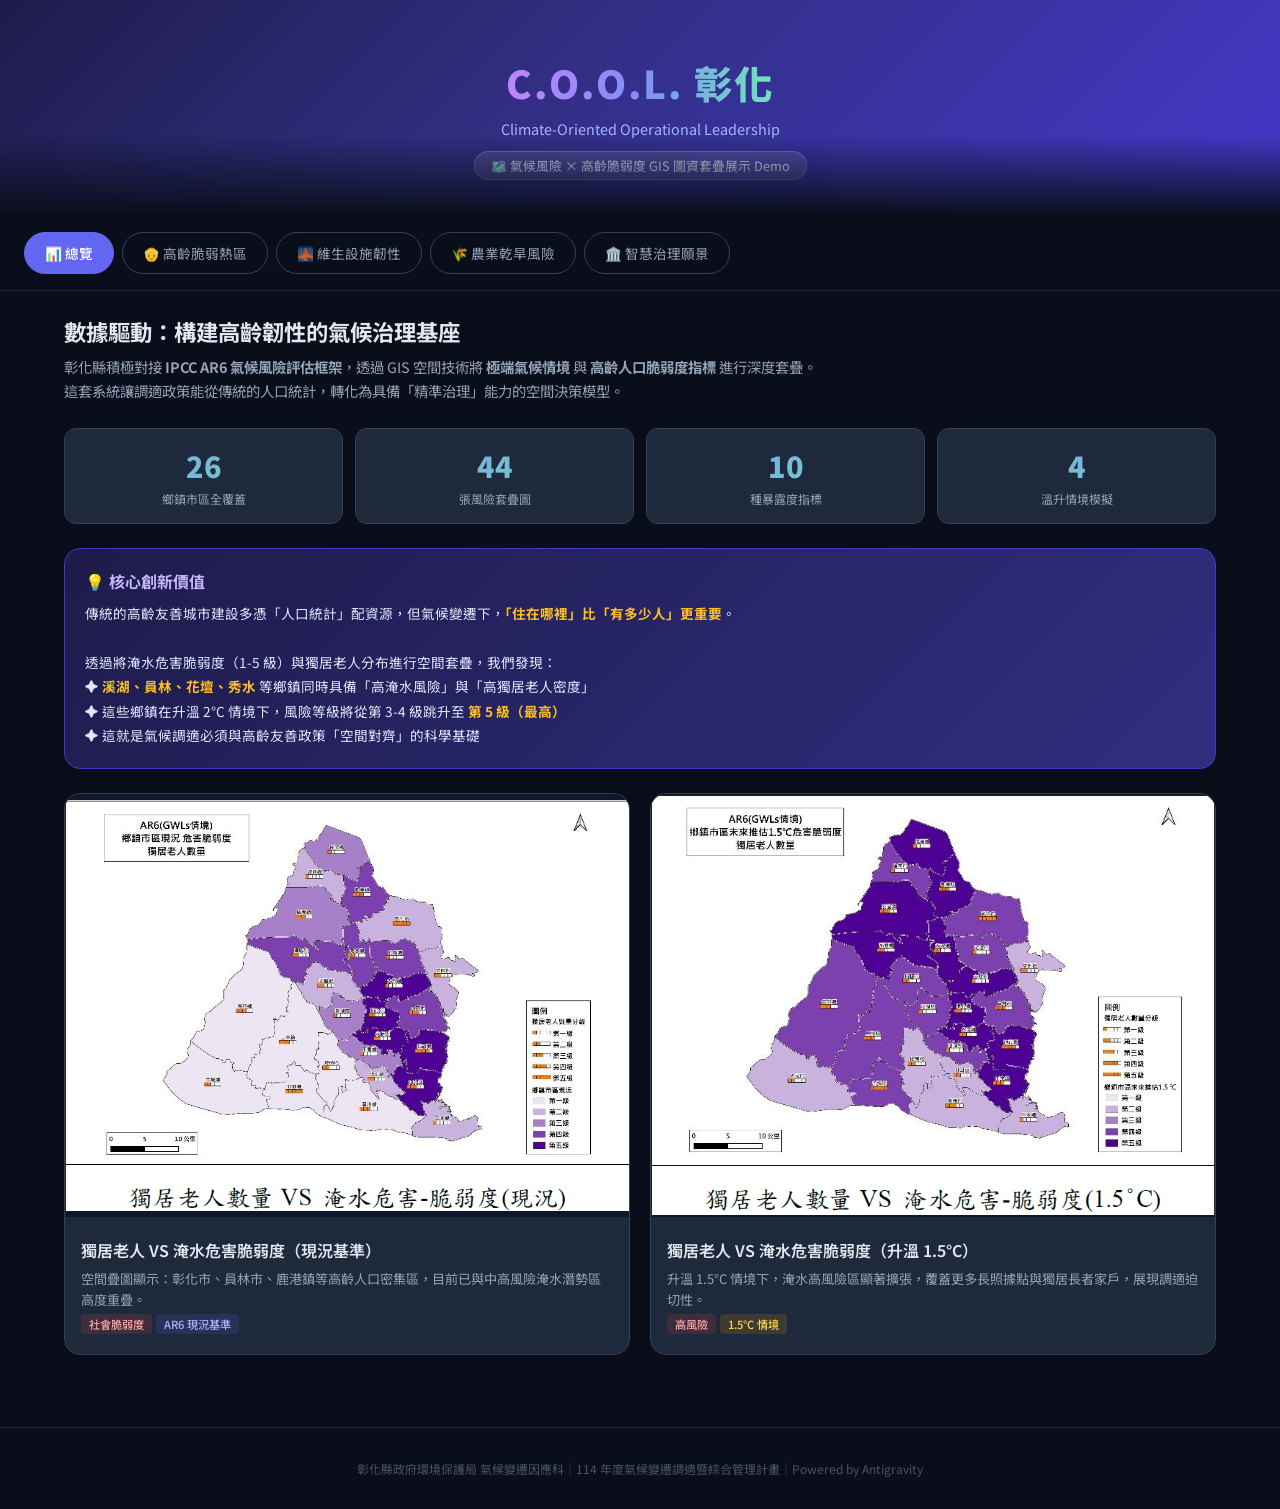
==== index.html @ 4ad334b0 "Update governance transition copy" ====
<!DOCTYPE html>
<html lang="zh-TW">
<head>
<meta charset="UTF-8">
<meta name="viewport" content="width=device-width, initial-scale=1.0">
<title>C.O.O.L. 彰化｜氣候韌性與高齡友善 GIS 圖資展示</title>
<meta name="description" content="彰化縣氣候風險脆弱度圖資套疊展示，結合高齡友善城市與韌性治理">
<link href="https://fonts.googleapis.com/css2?family=Noto+Sans+TC:wght@300;400;500;700;900&display=swap" rel="stylesheet">
<style>
*{margin:0;padding:0;box-sizing:border-box}
:root{
  --bg:#0a0e1a;--surface:#111827;--card:#1e293b;
  --accent:#6366f1;--accent2:#818cf8;--warn:#f59e0b;--danger:#ef4444;--safe:#10b981;
  --text:#e2e8f0;--muted:#94a3b8;
  --radius:16px;
}
body{font-family:'Noto Sans TC',sans-serif;background:var(--bg);color:var(--text);min-height:100vh;overflow-x:hidden}

/* Hero */
.hero{background:linear-gradient(135deg,#1e1b4b 0%,#312e81 40%,#4338ca 100%);padding:48px 24px 36px;text-align:center;position:relative;overflow:hidden}
.hero::after{content:'';position:absolute;bottom:0;left:0;right:0;height:80px;background:linear-gradient(transparent,var(--bg))}
.hero h1{font-size:clamp(1.6rem,4vw,2.4rem);font-weight:900;letter-spacing:2px;margin-bottom:8px}
.hero h1 span{background:linear-gradient(90deg,#c084fc,#818cf8,#6ee7b7);-webkit-background-clip:text;-webkit-text-fill-color:transparent}
.hero .sub{font-size:1rem;color:#c4b5fd;font-weight:300;margin-bottom:6px}
.hero .badge{display:inline-block;background:rgba(255,255,255,.12);border:1px solid rgba(255,255,255,.2);border-radius:999px;padding:4px 16px;font-size:.8rem;color:#e0e7ff;margin-top:12px;backdrop-filter:blur(8px)}

/* Nav tabs */
.tabs{display:flex;gap:8px;padding:16px 24px;overflow-x:auto;position:sticky;top:0;z-index:100;background:var(--bg);border-bottom:1px solid #1e293b}
.tab{padding:10px 20px;border-radius:999px;border:1px solid #334155;background:transparent;color:var(--muted);cursor:pointer;font-size:.85rem;font-family:inherit;white-space:nowrap;transition:all .25s}
.tab:hover{border-color:var(--accent);color:var(--accent2)}
.tab.active{background:var(--accent);border-color:var(--accent);color:#fff;font-weight:500}

/* Section */
.section{display:none;padding:24px;max-width:1200px;margin:0 auto;animation:fadeIn .4s}
.section.active{display:block}
@keyframes fadeIn{from{opacity:0;transform:translateY(12px)}to{opacity:1;transform:translateY(0)}}

.section-title{font-size:1.4rem;font-weight:700;margin-bottom:8px}
.section-desc{color:var(--muted);font-size:.9rem;line-height:1.7;margin-bottom:24px}

/* Card grid */
.card-grid{display:grid;grid-template-columns:repeat(auto-fit,minmax(340px,1fr));gap:20px}
.card{background:var(--card);border-radius:var(--radius);overflow:hidden;border:1px solid #334155;transition:transform .25s,box-shadow .25s}
.card:hover{transform:translateY(-4px);box-shadow:0 12px 40px rgba(99,102,241,.15)}
.card img{width:100%;aspect-ratio:4/3;object-fit:contain;background:#0f172a;cursor:pointer;transition:filter .2s}
.card img:hover{filter:brightness(1.1)}
.card-body{padding:16px}
.card-body h3{font-size:1rem;font-weight:600;margin-bottom:6px}
.card-body p{font-size:.82rem;color:var(--muted);line-height:1.6}
.tag{display:inline-block;font-size:.7rem;padding:2px 8px;border-radius:4px;margin-right:4px;margin-bottom:4px;font-weight:500}
.tag-danger{background:rgba(239,68,68,.15);color:#fca5a5}
.tag-warn{background:rgba(245,158,11,.15);color:#fcd34d}
.tag-info{background:rgba(99,102,241,.15);color:#a5b4fc}
.tag-safe{background:rgba(16,185,129,.15);color:#6ee7b7}

/* Compare slider */
.compare{position:relative;width:100%;max-width:800px;margin:0 auto 24px;border-radius:var(--radius);overflow:hidden;border:1px solid #334155;aspect-ratio:4/3;background:#0f172a;touch-action:none}
.compare img{position:absolute;top:0;left:0;width:100%;height:100%;object-fit:contain}
.compare .after{clip-path:inset(0 0 0 50%)}
.compare .slider{position:absolute;top:0;bottom:0;left:50%;width:4px;background:var(--accent);cursor:ew-resize;z-index:10}
.compare .slider::after{content:'⟷';position:absolute;top:50%;left:50%;transform:translate(-50%,-50%);background:var(--accent);color:#fff;width:36px;height:36px;border-radius:50%;display:flex;align-items:center;justify-content:center;font-size:14px;box-shadow:0 2px 12px rgba(0,0,0,.4)}
.compare-label{position:absolute;bottom:12px;padding:4px 12px;background:rgba(0,0,0,.7);border-radius:6px;font-size:.75rem;z-index:5;backdrop-filter:blur(4px)}
.compare-label.left{left:12px}
.compare-label.right{right:12px}

/* Insight box */
.insight{background:linear-gradient(135deg,#1e1b4b,#312e81);border:1px solid #4338ca;border-radius:var(--radius);padding:20px;margin-bottom:24px}
.insight h3{font-size:1rem;font-weight:700;margin-bottom:8px;color:#c4b5fd}
.insight p{font-size:.85rem;line-height:1.8;color:#e0e7ff}
.insight .highlight{color:#fbbf24;font-weight:700}

/* Stats */
.stats{display:grid;grid-template-columns:repeat(auto-fit,minmax(150px,1fr));gap:12px;margin-bottom:24px}
.stat{background:var(--card);border-radius:12px;padding:16px;text-align:center;border:1px solid #334155}
.stat .num{font-size:1.8rem;font-weight:900;background:linear-gradient(135deg,var(--accent2),#6ee7b7);-webkit-background-clip:text;-webkit-text-fill-color:transparent}
.stat .label{font-size:.75rem;color:var(--muted);margin-top:4px}

/* Lightbox */
.lightbox{display:none;position:fixed;inset:0;background:rgba(0,0,0,.9);z-index:1000;justify-content:center;align-items:center;cursor:zoom-out}
.lightbox.show{display:flex}
.lightbox img{max-width:95vw;max-height:90vh;object-fit:contain;border-radius:8px}

/* Timeline */
.timeline{position:relative;padding-left:28px;margin-bottom:24px}
.timeline::before{content:'';position:absolute;left:10px;top:0;bottom:0;width:2px;background:#334155}
.tl-item{position:relative;margin-bottom:20px}
.tl-item::before{content:'';position:absolute;left:-22px;top:4px;width:12px;height:12px;border-radius:50%;background:var(--accent);border:2px solid var(--bg)}
.tl-item h4{font-size:.9rem;font-weight:600;margin-bottom:4px}
.tl-item p{font-size:.8rem;color:var(--muted);line-height:1.6}

footer{text-align:center;padding:32px;color:#475569;font-size:.75rem;border-top:1px solid #1e293b;margin-top:48px}
</style>
</head>
<body>

<header class="hero">
  <div class="sub"></div>
  <h1><span>C.O.O.L. 彰化</span></h1>
  <p style="color:#a5b4fc;font-size:.9rem">Climate-Oriented Operational Leadership</p>
  <div class="badge">🗺️ 氣候風險 × 高齡脆弱度 GIS 圖資套疊展示 Demo</div>
</header>

<nav class="tabs" id="tabs">
  <button class="tab active" data-tab="overview">📊 總覽</button>
  <button class="tab" data-tab="elderly">👴 高齡脆弱熱區</button>
  <button class="tab" data-tab="infra">🌉 維生設施韌性</button>
  <button class="tab" data-tab="agri">🌾 農業乾旱風險</button>
  <button class="tab" data-tab="action">🏛️ 智慧治理願景</button>
</nav>

<!-- ===== 總覽 ===== -->
<div class="section active" id="overview">
  <h2 class="section-title">數據驅動：構建高齡韌性的氣候治理基座</h2>
  <p class="section-desc">彰化縣積極對接 <strong>IPCC AR6 氣候風險評估框架</strong>，透過 GIS 空間技術將 <strong>極端氣候情境</strong> 與 <strong>高齡人口脆弱度指標</strong> 進行深度套疊。<br>這套系統讓調適政策能從傳統的人口統計，轉化為具備「精準治理」能力的空間決策模型。</p>

  <div class="stats">
    <div class="stat"><div class="num">26</div><div class="label">鄉鎮市區全覆蓋</div></div>
    <div class="stat"><div class="num">44</div><div class="label">張風險套疊圖</div></div>
    <div class="stat"><div class="num">10</div><div class="label">種暴露度指標</div></div>
    <div class="stat"><div class="num">4</div><div class="label">溫升情境模擬</div></div>
  </div>

  <div class="insight">
    <h3>💡 核心創新價值</h3>
    <p>傳統的高齡友善城市建設多憑「人口統計」配資源，但氣候變遷下，<span class="highlight">「住在哪裡」比「有多少人」更重要</span>。<br><br>
    透過將淹水危害脆弱度（1-5 級）與獨居老人分布進行空間套疊，我們發現：<br>
    ✦ <span class="highlight">溪湖、員林、花壇、秀水</span> 等鄉鎮同時具備「高淹水風險」與「高獨居老人密度」<br>
    ✦ 這些鄉鎮在升溫 2°C 情境下，風險等級將從第 3-4 級跳升至 <span class="highlight">第 5 級（最高）</span><br>
    ✦ 這就是氣候調適必須與高齡友善政策「空間對齊」的科學基礎</p>
  </div>

  <div class="card-grid">
    <div class="card">
      <img src="img/獨居老人vs淹水-現況.png" alt="獨居老人 VS 淹水危害脆弱度（現況）" onclick="openLightbox(this)">
      <div class="card-body">
        <h3>獨居老人 VS 淹水危害脆弱度（現況基準）</h3>
        <p>空間疊圖顯示：彰化市、員林市、鹿港鎮等高齡人口密集區，目前已與中高風險淹水潛勢區高度重疊。</p>
        <span class="tag tag-danger">社會脆弱度</span><span class="tag tag-info">AR6 現況基準</span>
      </div>
    </div>
    <div class="card">
      <img src="img/獨居老人vs淹水-升溫1.5度.png" alt="獨居老人 VS 淹水危害脆弱度（1.5°C）" onclick="openLightbox(this)">
      <div class="card-body">
        <h3>獨居老人 VS 淹水危害脆弱度（升溫 1.5°C）</h3>
        <p>升溫 1.5°C 情境下，淹水高風險區顯著擴張，覆蓋更多長照據點與獨居長者家戶，展現調適迫切性。</p>
        <span class="tag tag-danger">高風險</span><span class="tag tag-warn">1.5°C 情境</span>
      </div>
    </div>
  </div>
</div>

<!-- ===== 高齡脆弱熱區 ===== -->
<div class="section" id="elderly">
  <h2 class="section-title">👴 高齡脆弱熱區：誰最需要氣候保護？</h2>
  <p class="section-desc">將「獨居老人數量」與「第三型照護案場」套疊在淹水危害脆弱度圖上，揭示氣候風險下的照護缺口。</p>

  <h3 style="font-size:1rem;margin-bottom:12px;color:var(--accent2)">🔀 情境對抗：現況基準 vs 升溫 1.5°C 風險擴張</h3>
  <div class="compare" id="compare1">
    <img src="img/獨居老人vs淹水-現況.png" alt="現況" class="before">
    <img src="img/獨居老人vs淹水-升溫1.5度.png" alt="1.5°C" class="after">
    <div class="slider"></div>
    <span class="compare-label left">📍 現況基準</span>
    <span class="compare-label right">🌡️ 升溫 1.5°C</span>
  </div>

  <div class="card-grid">
    <div class="card">
      <img src="img/獨居老人vs淹水-現況.png" alt="獨居老人 VS 淹水危害脆弱度（現況）" onclick="openLightbox(this)">
      <div class="card-body">
        <h3>獨居老人 VS 淹水危害脆弱度（現況）</h3>
        <p>目前彰化市、鹿港、員林等人口密集區已處於中高風險。圖中點位顯示獨居老人高度集中於這些脆弱區域。</p>
        <span class="tag tag-safe">現況基準</span><span class="tag tag-info">鄉鎮尺度</span>
      </div>
    </div>
    <div class="card">
      <img src="img/獨居老人vs淹水-升溫1.5度.png" alt="獨居老人 VS 淹水危害脆弱度（1.5°C）" onclick="openLightbox(this)">
      <div class="card-body">
        <h3>獨居老人 VS 淹水危害脆弱度（升溫 1.5°C）</h3>
        <p>升溫 1.5°C 情境下，中部鄉鎮風險顯著跳升。這是目前《巴黎協定》控溫目標下，我們必須面對的「底線」衝擊情境。</p>
        <span class="tag tag-warn">1.5°C 情境</span><span class="tag tag-danger">風險擴張</span>
      </div>
    </div>
    <div class="card">
      <img src="img/elderly_alone_flood_4C.png" alt="獨居老人 VS 淹水脆弱度（4°C）" onclick="openLightbox(this)">
      <div class="card-body">
        <h3>獨居老人 VS 淹水危害脆弱度（極端 4°C）</h3>
        <p>極端升溫情境下，全縣幾乎全面進入最高風險等級。圖資顯示即便是不易淹水的區域，其脆弱度也大幅上升。</p>
        <span class="tag tag-danger">極端情境</span><span class="tag tag-danger">4°C</span>
      </div>
    </div>
    <div class="card">
      <img src="img/elderly_alone_5km_1_5C.png" alt="獨居老人 VS 5km 網格脆弱度" onclick="openLightbox(this)">
      <div class="card-body">
        <h3>精細定位：獨居老人 × 5km 網格分析</h3>
        <p>透過更高空間解析度的網格分析，我們可以鎖定村里層級的「具體街道」進行優先佈防。</p>
        <span class="tag tag-info">5km 網格</span><span class="tag tag-safe">精準治理</span>
      </div>
    </div>
  </div>
</div>

<!-- ===== 維生設施 ===== -->
<div class="section" id="infra">
  <h2 class="section-title">🌉 維生基礎設施韌性</h2>
  <p class="section-desc">橋梁、地下道等關鍵設施的分布與淹水脆弱度的套疊分析。高齡者的安全疏散仰賴這些設施的韌性。</p>

  <div class="card-grid">
    <div class="card">
      <img src="img/bridge_flood_current.png" alt="橋梁 VS 淹水（現況）" onclick="openLightbox(this)">
      <div class="card-body">
        <h3>橋梁分布 VS 危害脆弱度（現況）</h3>
        <p>彰化縣東側八卦山腳與中部平原交界處橋梁密度高，且恰好與第 4-5 級脆弱度區域重疊。</p>
        <span class="tag tag-info">維生設施</span><span class="tag tag-safe">現況</span>
      </div>
    </div>
    <div class="card">
      <img src="img/bridge_flood_2C.png" alt="橋梁 VS 淹水（2°C）" onclick="openLightbox(this)">
      <div class="card-body">
        <h3>橋梁分布 VS 危害脆弱度（2°C）</h3>
        <p>升溫情境下，西部沿海低窪鄉鎮（芳苑、大城）風險急升，橋梁成為疏散關鍵瓶頸。</p>
        <span class="tag tag-warn">2°C</span><span class="tag tag-danger">疏散瓶頸</span>
      </div>
    </div>
    <div class="card">
      <img src="img/underpass_flood_current.png" alt="地下道 VS 淹水" onclick="openLightbox(this)">
      <div class="card-body">
        <h3>地下道分布 VS 危害脆弱度（現況）</h3>
        <p>地下道在淹水災害中是最危險的設施之一。目前彰化僅有少數地下道，但均位於中高風險區。</p>
        <span class="tag tag-danger">高危設施</span><span class="tag tag-info">現況</span>
      </div>
    </div>
  </div>
</div>

<!-- ===== 農業乾旱 ===== -->
<div class="section" id="agri">
  <h2 class="section-title">🌾 農業乾旱風險與生計脆弱度</h2>
  <p class="section-desc">農業乾旱直接影響農村高齡者的生計安全。流域分布與乾旱風險的套疊揭示「看不見的慢性危機」。</p>

  <div class="card-grid">
    <div class="card">
      <img src="img/watershed_drought_baseline.png" alt="流域 VS 乾旱（基期）" onclick="openLightbox(this)">
      <div class="card-body">
        <h3>流域分布 VS 農業一期乾旱風險（基期）</h3>
        <p>AR5 RCP8.5 情境。南部鄉鎮（二水、田中、社頭）已處於第 4-5 級乾旱風險，恰為高齡農業鄉鎮。</p>
        <span class="tag tag-warn">AR5 乾旱</span><span class="tag tag-info">基期</span>
      </div>
    </div>
  </div>
</div>

<!-- ===== 智慧治理願景 ===== -->
<div class="section" id="action">
  <h2 class="section-title">🏛️ 智慧治理：構建高齡韌性的科學基礎</h2>
  <p class="section-desc">透過 GIS 空間分析，彰化縣政府將「氣候調適」與「高齡友善」兩大政策維度進行深度整合，實踐精準施政的治理承諾。</p>

  <div class="insight">
    <h3>🚀 治理模式轉型：從「經驗法則」到「數據驅動」</h3>
    <p>
    本計畫不僅是數位地圖的建置，更是行政流程革新的嘗試。透過風險圖資的視覺化，我們推以下三大治理目標：<br><br>
    <strong>1. 精準資源投放</strong>：根據風險套疊結果，優先針對高風險熱區進行避災設施升級與長照據點補強，將資源精準配置於最脆弱的角落。<br><br>
    <strong>2. 科學預警決策</strong>：在極端氣候情境下，相局處可依據 <span class="highlight">1.5°C/2°C/4°C 溫升模擬圖</span>，預先規劃高風險案場的撤離路徑、緊急物資儲備量，建立具備時間與空間維度的預警機制。<br><br>
    <strong>3. 跨局處協同治理</strong>：提供各局處統一的空間數據基座，確保維生設施韌性與社會照顧體系能「空間對齊」。例如：在加強橋梁與地下道韌性的同時，同步優化鄰近高齡人口區的疏散效率。
    </p>
  </div>

  <div style="text-align: center; margin: 32px 0;">
    <a href="GIS_Portal/index.html" style="text-decoration: none; display: inline-block; padding: 14px 32px; font-size: 1.1rem; font-weight: bold; background: linear-gradient(135deg, var(--accent) 0%, var(--accent2) 100%); color: white; border-radius: 999px; box-shadow: 0 4px 20px rgba(99, 102, 241, 0.4); transition: transform 0.2s, box-shadow 0.2s;" onmouseover="this.style.transform='translateY(-2px)'; this.style.boxShadow='0 6px 25px rgba(99, 102, 241, 0.6)';" onmouseout="this.style.transform='translateY(0)'; this.style.boxShadow='0 4px 20px rgba(99, 102, 241, 0.4)';">
      🌐 進入「88處日照中心氣候風險套疊互動決策輔助系統」 ➔
    </a>
  </div>

  <div class="card-grid">
    <div class="card" style="grid-column: 1 / -1; background: linear-gradient(90deg, #1e1b4b, #1e293b);">
      <div class="card-body" style="text-align: center; padding: 32px;">
        <h3 style="color:var(--accent2); font-size: 1.2rem;">🌟 未來展望：數據驅動的高齡韌性城市</h3>
        <p style="max-width: 800px; margin: 12px auto; font-size: 0.9rem;">
          後續將持續導入即時氣象與感測數據，將靜態圖資升級為動態「氣候韌性治理儀表板」。<br>
          我們目標將「空間正義」落實在氣候調適政策中，確保每一位彰化長者在變遷的氣候下，都能獲得最堅實的守護。
        </p>
      </div>
    </div>
  </div>
</div>

<!-- Lightbox -->
<div class="lightbox" id="lightbox" onclick="closeLightbox()">
  <img id="lightboxImg" src="" alt="">
</div>

<footer>
  <p>彰化縣政府環境保護局 氣候變遷因應科｜114 年度氣候變遷調適暨綜合管理計畫｜Powered by Antigravity</p>
</footer>

<script>
// Tab navigation
document.querySelectorAll('.tab').forEach(tab => {
  tab.addEventListener('click', () => {
    document.querySelectorAll('.tab').forEach(t => t.classList.remove('active'));
    document.querySelectorAll('.section').forEach(s => s.classList.remove('active'));
    tab.classList.add('active');
    document.getElementById(tab.dataset.tab).classList.add('active');
  });
});

// Lightbox
function openLightbox(img) {
  const lb = document.getElementById('lightbox');
  document.getElementById('lightboxImg').src = img.src;
  lb.classList.add('show');
}
function closeLightbox() {
  document.getElementById('lightbox').classList.remove('show');
}
document.addEventListener('keydown', e => { if (e.key === 'Escape') closeLightbox(); });

// Compare slider
document.querySelectorAll('.compare').forEach(container => {
  const slider = container.querySelector('.slider');
  const after = container.querySelector('.after');
  let isDragging = false;

  function updatePosition(x) {
    const rect = container.getBoundingClientRect();
    let pct = ((x - rect.left) / rect.width) * 100;
    pct = Math.max(2, Math.min(98, pct));
    slider.style.left = pct + '%';
    after.style.clipPath = `inset(0 0 0 ${pct}%)`;
  }

  slider.addEventListener('mousedown', () => isDragging = true);
  slider.addEventListener('touchstart', () => isDragging = true);
  document.addEventListener('mouseup', () => isDragging = false);
  document.addEventListener('touchend', () => isDragging = false);
  document.addEventListener('mousemove', e => { if (isDragging) { e.preventDefault(); updatePosition(e.clientX); }});
  document.addEventListener('touchmove', e => { if (isDragging) { e.preventDefault(); updatePosition(e.touches[0].clientX); }}, {passive:false});
  container.addEventListener('click', e => { if (e.target !== slider) updatePosition(e.clientX); });
});
</script>
</body>
</html>
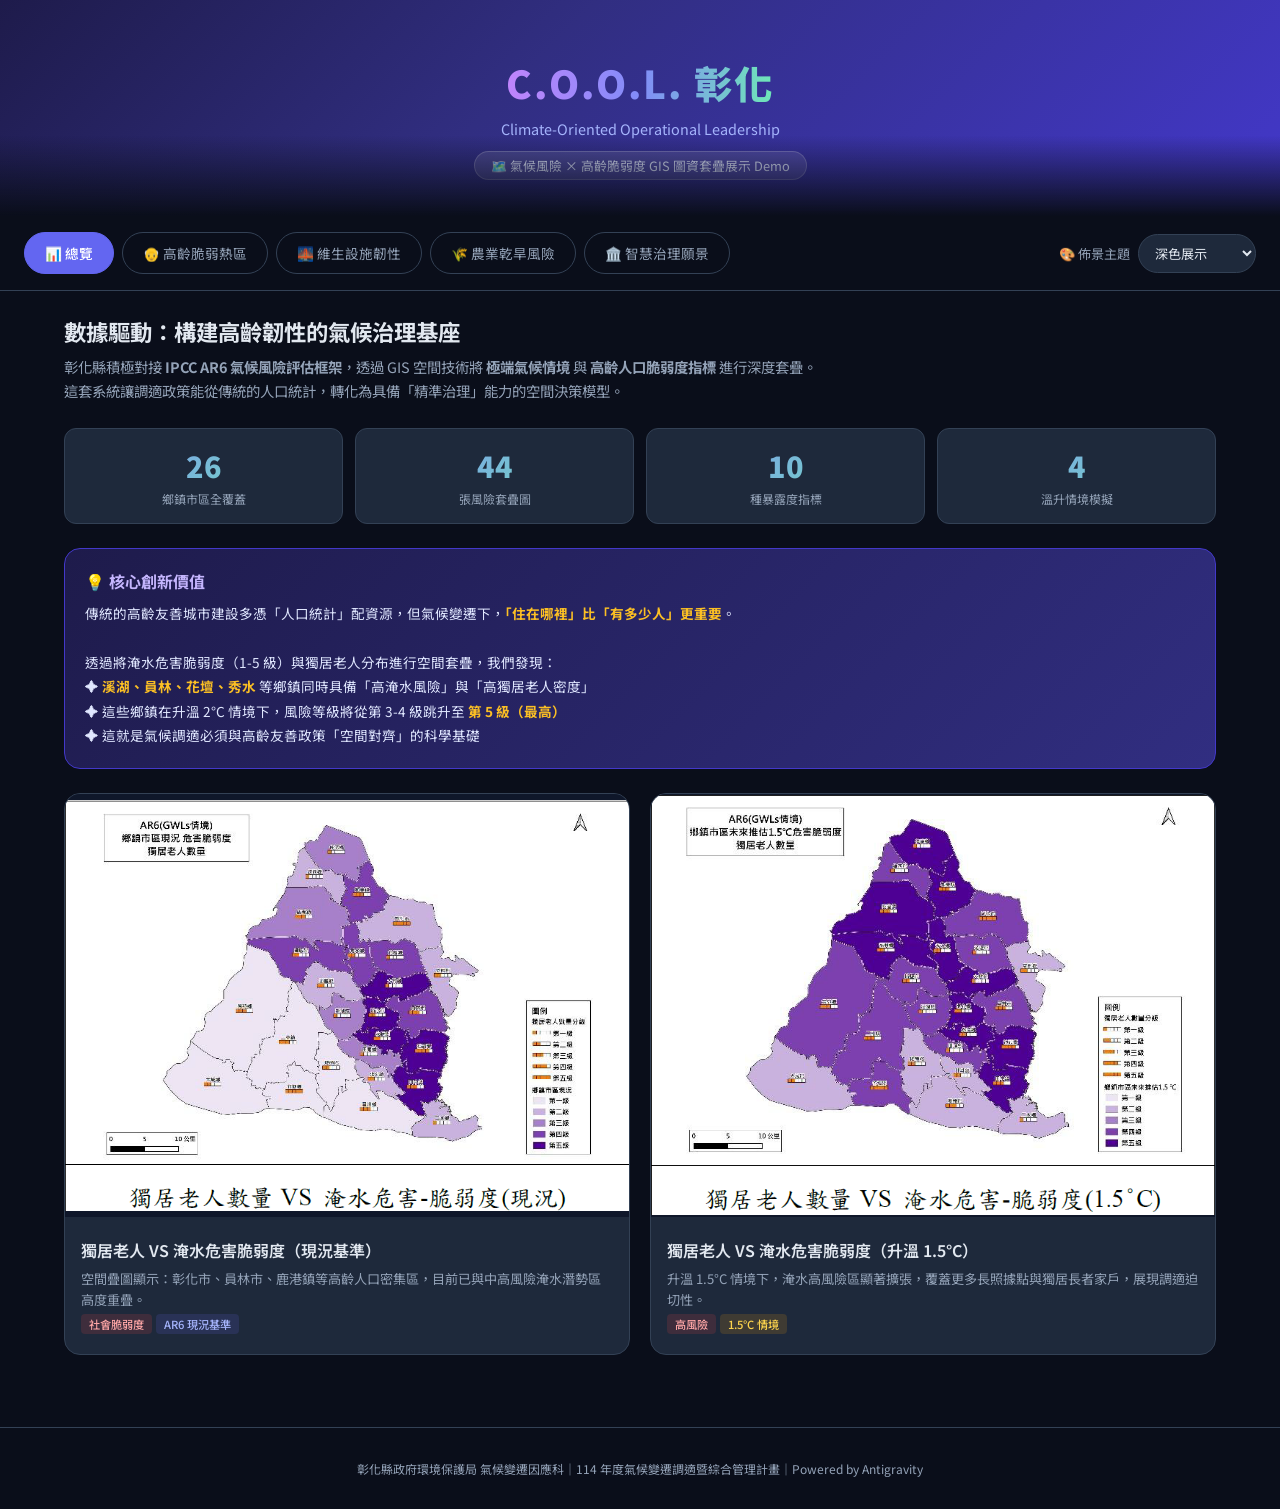
==== commit f5ac5f29: "Add adjustable color themes" ====
--- a/index.html
+++ b/index.html
@@ -6,27 +6,51 @@
 <title>C.O.O.L. 彰化｜氣候韌性與高齡友善 GIS 圖資展示</title>
 <meta name="description" content="彰化縣氣候風險脆弱度圖資套疊展示，結合高齡友善城市與韌性治理">
 <link href="https://fonts.googleapis.com/css2?family=Noto+Sans+TC:wght@300;400;500;700;900&display=swap" rel="stylesheet">
+<script>
+(function(){
+  const savedTheme = localStorage.getItem('cool-color-theme') || 'dark';
+  document.documentElement.dataset.colorTheme = savedTheme;
+})();
+</script>
 <style>
 *{margin:0;padding:0;box-sizing:border-box}
 :root{
+  color-scheme:dark;
   --bg:#0a0e1a;--surface:#111827;--card:#1e293b;
   --accent:#6366f1;--accent2:#818cf8;--warn:#f59e0b;--danger:#ef4444;--safe:#10b981;
-  --text:#e2e8f0;--muted:#94a3b8;
-  --radius:16px;
-}
-body{font-family:'Noto Sans TC',sans-serif;background:var(--bg);color:var(--text);min-height:100vh;overflow-x:hidden}
+  --text:#e2e8f0;--muted:#94a3b8;--border:#334155;--image-bg:#0f172a;
+  --hero-bg:linear-gradient(135deg,#1e1b4b 0%,#312e81 40%,#4338ca 100%);
+  --hero-sub:#c4b5fd;--hero-badge-bg:rgba(255,255,255,.12);--hero-badge-border:rgba(255,255,255,.2);--hero-badge-text:#e0e7ff;
+  --insight-bg:linear-gradient(135deg,#1e1b4b,#312e81);--insight-border:#4338ca;--insight-heading:#c4b5fd;--insight-text:#e0e7ff;
+  --shadow-accent:rgba(99,102,241,.15);--radius:16px;
+}
+:root[data-color-theme="light"]{
+  color-scheme:light;
+  --bg:#f8fafc;--surface:#ffffff;--card:#ffffff;--text:#0f172a;--muted:#475569;--border:#cbd5e1;--image-bg:#f1f5f9;
+  --accent:#4f46e5;--accent2:#2563eb;--hero-bg:linear-gradient(135deg,#eef2ff 0%,#dbeafe 48%,#ecfeff 100%);
+  --hero-sub:#3730a3;--hero-badge-bg:rgba(255,255,255,.72);--hero-badge-border:rgba(79,70,229,.18);--hero-badge-text:#1e1b4b;
+  --insight-bg:linear-gradient(135deg,#eef2ff,#e0f2fe);--insight-border:#bfdbfe;--insight-heading:#3730a3;--insight-text:#1e293b;
+  --shadow-accent:rgba(79,70,229,.12);
+}
+:root[data-color-theme="print"]{
+  color-scheme:light;
+  --bg:#ffffff;--surface:#ffffff;--card:#ffffff;--text:#111827;--muted:#374151;--border:#d1d5db;--image-bg:#ffffff;
+  --accent:#1d4ed8;--accent2:#0f766e;--hero-bg:#ffffff;--hero-sub:#374151;--hero-badge-bg:#ffffff;--hero-badge-border:#d1d5db;--hero-badge-text:#111827;
+  --insight-bg:#ffffff;--insight-border:#d1d5db;--insight-heading:#111827;--insight-text:#111827;--shadow-accent:rgba(0,0,0,.06);
+}
+body{font-family:'Noto Sans TC',sans-serif;background:var(--bg);color:var(--text);min-height:100vh;overflow-x:hidden;transition:background .2s,color .2s}
 
 /* Hero */
-.hero{background:linear-gradient(135deg,#1e1b4b 0%,#312e81 40%,#4338ca 100%);padding:48px 24px 36px;text-align:center;position:relative;overflow:hidden}
+.hero{background:var(--hero-bg);padding:48px 24px 36px;text-align:center;position:relative;overflow:hidden}
 .hero::after{content:'';position:absolute;bottom:0;left:0;right:0;height:80px;background:linear-gradient(transparent,var(--bg))}
 .hero h1{font-size:clamp(1.6rem,4vw,2.4rem);font-weight:900;letter-spacing:2px;margin-bottom:8px}
 .hero h1 span{background:linear-gradient(90deg,#c084fc,#818cf8,#6ee7b7);-webkit-background-clip:text;-webkit-text-fill-color:transparent}
-.hero .sub{font-size:1rem;color:#c4b5fd;font-weight:300;margin-bottom:6px}
-.hero .badge{display:inline-block;background:rgba(255,255,255,.12);border:1px solid rgba(255,255,255,.2);border-radius:999px;padding:4px 16px;font-size:.8rem;color:#e0e7ff;margin-top:12px;backdrop-filter:blur(8px)}
+.hero .sub{font-size:1rem;color:var(--hero-sub);font-weight:300;margin-bottom:6px}
+.hero .badge{display:inline-block;background:var(--hero-badge-bg);border:1px solid var(--hero-badge-border);border-radius:999px;padding:4px 16px;font-size:.8rem;color:var(--hero-badge-text);margin-top:12px;backdrop-filter:blur(8px)}
 
 /* Nav tabs */
-.tabs{display:flex;gap:8px;padding:16px 24px;overflow-x:auto;position:sticky;top:0;z-index:100;background:var(--bg);border-bottom:1px solid #1e293b}
-.tab{padding:10px 20px;border-radius:999px;border:1px solid #334155;background:transparent;color:var(--muted);cursor:pointer;font-size:.85rem;font-family:inherit;white-space:nowrap;transition:all .25s}
+.tabs{display:flex;gap:8px;padding:16px 24px;overflow-x:auto;position:sticky;top:0;z-index:100;background:var(--bg);border-bottom:1px solid var(--border);align-items:center}
+.tab{padding:10px 20px;border-radius:999px;border:1px solid var(--border);background:transparent;color:var(--muted);cursor:pointer;font-size:.85rem;font-family:inherit;white-space:nowrap;transition:all .25s}
 .tab:hover{border-color:var(--accent);color:var(--accent2)}
 .tab.active{background:var(--accent);border-color:var(--accent);color:#fff;font-weight:500}
 
@@ -40,9 +64,9 @@
 
 /* Card grid */
 .card-grid{display:grid;grid-template-columns:repeat(auto-fit,minmax(340px,1fr));gap:20px}
-.card{background:var(--card);border-radius:var(--radius);overflow:hidden;border:1px solid #334155;transition:transform .25s,box-shadow .25s}
-.card:hover{transform:translateY(-4px);box-shadow:0 12px 40px rgba(99,102,241,.15)}
-.card img{width:100%;aspect-ratio:4/3;object-fit:contain;background:#0f172a;cursor:pointer;transition:filter .2s}
+.card{background:var(--card);border-radius:var(--radius);overflow:hidden;border:1px solid var(--border);transition:transform .25s,box-shadow .25s}
+.card:hover{transform:translateY(-4px);box-shadow:0 12px 40px var(--shadow-accent)}
+.card img{width:100%;aspect-ratio:4/3;object-fit:contain;background:var(--image-bg);cursor:pointer;transition:filter .2s}
 .card img:hover{filter:brightness(1.1)}
 .card-body{padding:16px}
 .card-body h3{font-size:1rem;font-weight:600;margin-bottom:6px}
@@ -52,9 +76,13 @@
 .tag-warn{background:rgba(245,158,11,.15);color:#fcd34d}
 .tag-info{background:rgba(99,102,241,.15);color:#a5b4fc}
 .tag-safe{background:rgba(16,185,129,.15);color:#6ee7b7}
+:root[data-color-theme="light"] .tag-danger,:root[data-color-theme="print"] .tag-danger{color:#b91c1c}
+:root[data-color-theme="light"] .tag-warn,:root[data-color-theme="print"] .tag-warn{color:#92400e}
+:root[data-color-theme="light"] .tag-info,:root[data-color-theme="print"] .tag-info{color:#3730a3}
+:root[data-color-theme="light"] .tag-safe,:root[data-color-theme="print"] .tag-safe{color:#047857}
 
 /* Compare slider */
-.compare{position:relative;width:100%;max-width:800px;margin:0 auto 24px;border-radius:var(--radius);overflow:hidden;border:1px solid #334155;aspect-ratio:4/3;background:#0f172a;touch-action:none}
+.compare{position:relative;width:100%;max-width:800px;margin:0 auto 24px;border-radius:var(--radius);overflow:hidden;border:1px solid var(--border);aspect-ratio:4/3;background:var(--image-bg);touch-action:none}
 .compare img{position:absolute;top:0;left:0;width:100%;height:100%;object-fit:contain}
 .compare .after{clip-path:inset(0 0 0 50%)}
 .compare .slider{position:absolute;top:0;bottom:0;left:50%;width:4px;background:var(--accent);cursor:ew-resize;z-index:10}
@@ -64,14 +92,14 @@
 .compare-label.right{right:12px}
 
 /* Insight box */
-.insight{background:linear-gradient(135deg,#1e1b4b,#312e81);border:1px solid #4338ca;border-radius:var(--radius);padding:20px;margin-bottom:24px}
-.insight h3{font-size:1rem;font-weight:700;margin-bottom:8px;color:#c4b5fd}
-.insight p{font-size:.85rem;line-height:1.8;color:#e0e7ff}
+.insight{background:var(--insight-bg);border:1px solid var(--insight-border);border-radius:var(--radius);padding:20px;margin-bottom:24px}
+.insight h3{font-size:1rem;font-weight:700;margin-bottom:8px;color:var(--insight-heading)}
+.insight p{font-size:.85rem;line-height:1.8;color:var(--insight-text)}
 .insight .highlight{color:#fbbf24;font-weight:700}
 
 /* Stats */
 .stats{display:grid;grid-template-columns:repeat(auto-fit,minmax(150px,1fr));gap:12px;margin-bottom:24px}
-.stat{background:var(--card);border-radius:12px;padding:16px;text-align:center;border:1px solid #334155}
+.stat{background:var(--card);border-radius:12px;padding:16px;text-align:center;border:1px solid var(--border)}
 .stat .num{font-size:1.8rem;font-weight:900;background:linear-gradient(135deg,var(--accent2),#6ee7b7);-webkit-background-clip:text;-webkit-text-fill-color:transparent}
 .stat .label{font-size:.75rem;color:var(--muted);margin-top:4px}
 
@@ -82,13 +110,23 @@
 
 /* Timeline */
 .timeline{position:relative;padding-left:28px;margin-bottom:24px}
-.timeline::before{content:'';position:absolute;left:10px;top:0;bottom:0;width:2px;background:#334155}
+.timeline::before{content:'';position:absolute;left:10px;top:0;bottom:0;width:2px;background:var(--border)}
 .tl-item{position:relative;margin-bottom:20px}
 .tl-item::before{content:'';position:absolute;left:-22px;top:4px;width:12px;height:12px;border-radius:50%;background:var(--accent);border:2px solid var(--bg)}
 .tl-item h4{font-size:.9rem;font-weight:600;margin-bottom:4px}
 .tl-item p{font-size:.8rem;color:var(--muted);line-height:1.6}
 
-footer{text-align:center;padding:32px;color:#475569;font-size:.75rem;border-top:1px solid #1e293b;margin-top:48px}
+footer{text-align:center;padding:32px;color:var(--muted);font-size:.75rem;border-top:1px solid var(--border);margin-top:48px}
+
+.theme-picker{margin-left:auto;display:flex;align-items:center;gap:8px;color:var(--muted);font-size:.82rem;white-space:nowrap}
+.theme-picker select{font:inherit;color:var(--text);background:var(--card);border:1px solid var(--border);border-radius:999px;padding:8px 32px 8px 12px;cursor:pointer}
+:root[data-color-theme="print"] .hero h1 span{-webkit-text-fill-color:currentColor;background:none;color:var(--text)}
+:root[data-color-theme="print"] .card:hover{transform:none;box-shadow:none}
+@media (max-width:760px){.theme-picker{margin-left:0;width:100%;justify-content:flex-start}.theme-picker select{flex:1}}
+@media print{
+  :root{color-scheme:light;--bg:#fff;--surface:#fff;--card:#fff;--text:#111827;--muted:#374151;--border:#d1d5db;--image-bg:#fff;--accent:#1d4ed8;--accent2:#0f766e;--hero-bg:#fff;--hero-sub:#374151;--hero-badge-bg:#fff;--hero-badge-border:#d1d5db;--hero-badge-text:#111827;--insight-bg:#fff;--insight-border:#d1d5db;--insight-heading:#111827;--insight-text:#111827;--shadow-accent:rgba(0,0,0,0)}
+  .tabs,.theme-picker,.lightbox{display:none!important}.hero{padding:24px 16px}.hero::after{display:none}.section{display:block!important;page-break-inside:auto}.card,.insight,.stat{break-inside:avoid;box-shadow:none!important}.card:hover{transform:none}body{background:#fff!important;color:#111827!important}
+}
 </style>
 </head>
 <body>
@@ -106,6 +144,13 @@
   <button class="tab" data-tab="infra">🌉 維生設施韌性</button>
   <button class="tab" data-tab="agri">🌾 農業乾旱風險</button>
   <button class="tab" data-tab="action">🏛️ 智慧治理願景</button>
+  <label class="theme-picker" for="colorThemeSelect">🎨 佈景主題
+    <select id="colorThemeSelect" aria-label="選擇色彩佈景主題">
+      <option value="dark">深色展示</option>
+      <option value="light">亮色閱讀</option>
+      <option value="print">列印省墨</option>
+    </select>
+  </label>
 </nav>
 
 <!-- ===== 總覽 ===== -->
@@ -293,6 +338,18 @@
 </footer>
 
 <script>
+// Color theme switcher
+const colorThemeSelect = document.getElementById('colorThemeSelect');
+function setColorTheme(theme) {
+  document.documentElement.dataset.colorTheme = theme;
+  localStorage.setItem('cool-color-theme', theme);
+  if (colorThemeSelect) colorThemeSelect.value = theme;
+}
+setColorTheme(localStorage.getItem('cool-color-theme') || 'dark');
+if (colorThemeSelect) {
+  colorThemeSelect.addEventListener('change', (event) => setColorTheme(event.target.value));
+}
+
 // Tab navigation
 document.querySelectorAll('.tab').forEach(tab => {
   tab.addEventListener('click', () => {
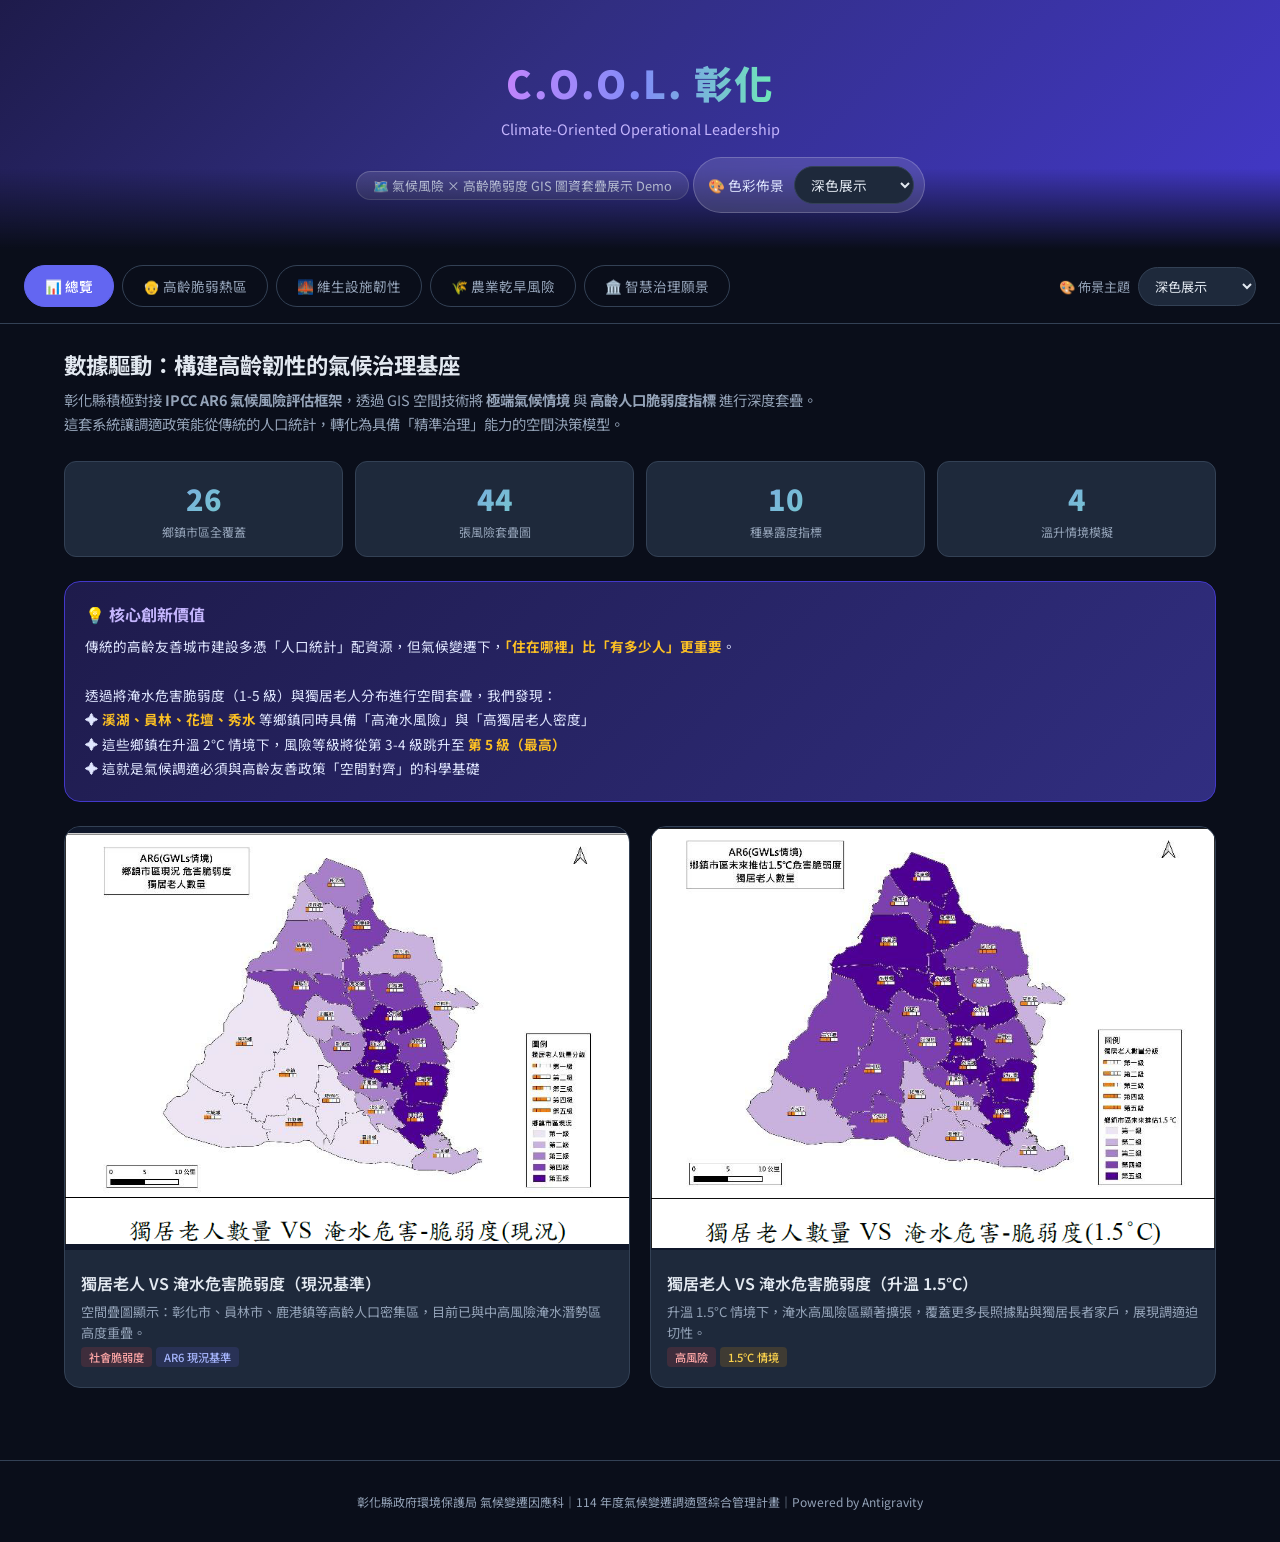
==== commit d169d9f7: "Improve color theme controls and contrast" ====
--- a/index.html
+++ b/index.html
@@ -8,8 +8,15 @@
 <link href="https://fonts.googleapis.com/css2?family=Noto+Sans+TC:wght@300;400;500;700;900&display=swap" rel="stylesheet">
 <script>
 (function(){
-  const savedTheme = localStorage.getItem('cool-color-theme') || 'dark';
-  document.documentElement.dataset.colorTheme = savedTheme;
+  function getStoredTheme() {
+    try {
+      const theme = window.localStorage.getItem('cool-color-theme');
+      return theme === 'light' || theme === 'dark' ? theme : null;
+    } catch (error) {
+      return null;
+    }
+  }
+  document.documentElement.dataset.colorTheme = getStoredTheme() || 'dark';
 })();
 </script>
 <style>
@@ -22,7 +29,7 @@
   --hero-bg:linear-gradient(135deg,#1e1b4b 0%,#312e81 40%,#4338ca 100%);
   --hero-sub:#c4b5fd;--hero-badge-bg:rgba(255,255,255,.12);--hero-badge-border:rgba(255,255,255,.2);--hero-badge-text:#e0e7ff;
   --insight-bg:linear-gradient(135deg,#1e1b4b,#312e81);--insight-border:#4338ca;--insight-heading:#c4b5fd;--insight-text:#e0e7ff;
-  --shadow-accent:rgba(99,102,241,.15);--radius:16px;
+  --shadow-accent:rgba(99,102,241,.15);--radius:16px;--control-active-text:#fff;
 }
 :root[data-color-theme="light"]{
   color-scheme:light;
@@ -30,13 +37,13 @@
   --accent:#4f46e5;--accent2:#2563eb;--hero-bg:linear-gradient(135deg,#eef2ff 0%,#dbeafe 48%,#ecfeff 100%);
   --hero-sub:#3730a3;--hero-badge-bg:rgba(255,255,255,.72);--hero-badge-border:rgba(79,70,229,.18);--hero-badge-text:#1e1b4b;
   --insight-bg:linear-gradient(135deg,#eef2ff,#e0f2fe);--insight-border:#bfdbfe;--insight-heading:#3730a3;--insight-text:#1e293b;
-  --shadow-accent:rgba(79,70,229,.12);
+  --shadow-accent:rgba(79,70,229,.12);--control-active-text:#fff;
 }
 :root[data-color-theme="print"]{
   color-scheme:light;
   --bg:#ffffff;--surface:#ffffff;--card:#ffffff;--text:#111827;--muted:#374151;--border:#d1d5db;--image-bg:#ffffff;
   --accent:#1d4ed8;--accent2:#0f766e;--hero-bg:#ffffff;--hero-sub:#374151;--hero-badge-bg:#ffffff;--hero-badge-border:#d1d5db;--hero-badge-text:#111827;
-  --insight-bg:#ffffff;--insight-border:#d1d5db;--insight-heading:#111827;--insight-text:#111827;--shadow-accent:rgba(0,0,0,.06);
+  --insight-bg:#ffffff;--insight-border:#d1d5db;--insight-heading:#111827;--insight-text:#111827;--shadow-accent:rgba(0,0,0,.06);--control-active-text:#fff;
 }
 body{font-family:'Noto Sans TC',sans-serif;background:var(--bg);color:var(--text);min-height:100vh;overflow-x:hidden;transition:background .2s,color .2s}
 
@@ -47,12 +54,14 @@
 .hero h1 span{background:linear-gradient(90deg,#c084fc,#818cf8,#6ee7b7);-webkit-background-clip:text;-webkit-text-fill-color:transparent}
 .hero .sub{font-size:1rem;color:var(--hero-sub);font-weight:300;margin-bottom:6px}
 .hero .badge{display:inline-block;background:var(--hero-badge-bg);border:1px solid var(--hero-badge-border);border-radius:999px;padding:4px 16px;font-size:.8rem;color:var(--hero-badge-text);margin-top:12px;backdrop-filter:blur(8px)}
+.hero-theme-picker{position:relative;z-index:1;margin:18px auto 0;display:inline-flex;align-items:center;gap:10px;padding:8px 10px 8px 14px;border:1px solid var(--hero-badge-border);border-radius:999px;background:var(--hero-badge-bg);color:var(--hero-badge-text);font-size:.85rem;backdrop-filter:blur(8px)}
+.hero-theme-picker select{font:inherit;color:var(--text);background:var(--card);border:1px solid var(--border);border-radius:999px;padding:7px 30px 7px 12px;cursor:pointer}
 
 /* Nav tabs */
 .tabs{display:flex;gap:8px;padding:16px 24px;overflow-x:auto;position:sticky;top:0;z-index:100;background:var(--bg);border-bottom:1px solid var(--border);align-items:center}
 .tab{padding:10px 20px;border-radius:999px;border:1px solid var(--border);background:transparent;color:var(--muted);cursor:pointer;font-size:.85rem;font-family:inherit;white-space:nowrap;transition:all .25s}
 .tab:hover{border-color:var(--accent);color:var(--accent2)}
-.tab.active{background:var(--accent);border-color:var(--accent);color:#fff;font-weight:500}
+.tab.active{background:var(--accent);border-color:var(--accent);color:var(--control-active-text);font-weight:500}
 
 /* Section */
 .section{display:none;padding:24px;max-width:1200px;margin:0 auto;animation:fadeIn .4s}
@@ -122,10 +131,10 @@
 .theme-picker select{font:inherit;color:var(--text);background:var(--card);border:1px solid var(--border);border-radius:999px;padding:8px 32px 8px 12px;cursor:pointer}
 :root[data-color-theme="print"] .hero h1 span{-webkit-text-fill-color:currentColor;background:none;color:var(--text)}
 :root[data-color-theme="print"] .card:hover{transform:none;box-shadow:none}
-@media (max-width:760px){.theme-picker{margin-left:0;width:100%;justify-content:flex-start}.theme-picker select{flex:1}}
+@media (max-width:760px){.theme-picker{margin-left:0;width:100%;justify-content:flex-start}.theme-picker select{flex:1}.hero-theme-picker{width:100%;max-width:340px;justify-content:space-between}.hero-theme-picker select{flex:1}}
 @media print{
   :root{color-scheme:light;--bg:#fff;--surface:#fff;--card:#fff;--text:#111827;--muted:#374151;--border:#d1d5db;--image-bg:#fff;--accent:#1d4ed8;--accent2:#0f766e;--hero-bg:#fff;--hero-sub:#374151;--hero-badge-bg:#fff;--hero-badge-border:#d1d5db;--hero-badge-text:#111827;--insight-bg:#fff;--insight-border:#d1d5db;--insight-heading:#111827;--insight-text:#111827;--shadow-accent:rgba(0,0,0,0)}
-  .tabs,.theme-picker,.lightbox{display:none!important}.hero{padding:24px 16px}.hero::after{display:none}.section{display:block!important;page-break-inside:auto}.card,.insight,.stat{break-inside:avoid;box-shadow:none!important}.card:hover{transform:none}body{background:#fff!important;color:#111827!important}
+  .tabs,.theme-picker,.hero-theme-picker,.lightbox{display:none!important}.hero{padding:24px 16px}.hero::after{display:none}.section{display:block!important;page-break-inside:auto}.card,.insight,.stat{break-inside:avoid;box-shadow:none!important}.card:hover{transform:none}body{background:#fff!important;color:#111827!important}
 }
 </style>
 </head>
@@ -134,8 +143,14 @@
 <header class="hero">
   <div class="sub"></div>
   <h1><span>C.O.O.L. 彰化</span></h1>
-  <p style="color:#a5b4fc;font-size:.9rem">Climate-Oriented Operational Leadership</p>
+  <p style="color:var(--hero-sub);font-size:.9rem">Climate-Oriented Operational Leadership</p>
   <div class="badge">🗺️ 氣候風險 × 高齡脆弱度 GIS 圖資套疊展示 Demo</div>
+  <label class="hero-theme-picker">🎨 色彩佈景
+    <select class="color-theme-select" aria-label="在首頁選擇色彩佈景主題">
+      <option value="dark">深色展示</option>
+      <option value="light">亮色閱讀</option>
+    </select>
+  </label>
 </header>
 
 <nav class="tabs" id="tabs">
@@ -144,11 +159,10 @@
   <button class="tab" data-tab="infra">🌉 維生設施韌性</button>
   <button class="tab" data-tab="agri">🌾 農業乾旱風險</button>
   <button class="tab" data-tab="action">🏛️ 智慧治理願景</button>
-  <label class="theme-picker" for="colorThemeSelect">🎨 佈景主題
-    <select id="colorThemeSelect" aria-label="選擇色彩佈景主題">
+  <label class="theme-picker">🎨 佈景主題
+    <select class="color-theme-select" aria-label="在導覽列選擇色彩佈景主題">
       <option value="dark">深色展示</option>
       <option value="light">亮色閱讀</option>
-      <option value="print">列印省墨</option>
     </select>
   </label>
 </nav>
@@ -339,16 +353,32 @@
 
 <script>
 // Color theme switcher
-const colorThemeSelect = document.getElementById('colorThemeSelect');
+const colorThemeSelects = document.querySelectorAll('.color-theme-select');
+function getStoredColorTheme() {
+  try {
+    const theme = window.localStorage.getItem('cool-color-theme');
+    return theme === 'light' || theme === 'dark' ? theme : null;
+  } catch (error) {
+    return null;
+  }
+}
+function storeColorTheme(theme) {
+  try {
+    window.localStorage.setItem('cool-color-theme', theme);
+  } catch (error) {
+    // Storage can be blocked in sandboxed or privacy-restricted contexts.
+  }
+}
 function setColorTheme(theme) {
-  document.documentElement.dataset.colorTheme = theme;
-  localStorage.setItem('cool-color-theme', theme);
-  if (colorThemeSelect) colorThemeSelect.value = theme;
-}
-setColorTheme(localStorage.getItem('cool-color-theme') || 'dark');
-if (colorThemeSelect) {
-  colorThemeSelect.addEventListener('change', (event) => setColorTheme(event.target.value));
-}
+  const nextTheme = theme === 'light' || theme === 'dark' ? theme : 'dark';
+  document.documentElement.dataset.colorTheme = nextTheme;
+  storeColorTheme(nextTheme);
+  colorThemeSelects.forEach((select) => { select.value = nextTheme; });
+}
+setColorTheme(getStoredColorTheme() || 'dark');
+colorThemeSelects.forEach((select) => {
+  select.addEventListener('change', (event) => setColorTheme(event.target.value));
+});
 
 // Tab navigation
 document.querySelectorAll('.tab').forEach(tab => {
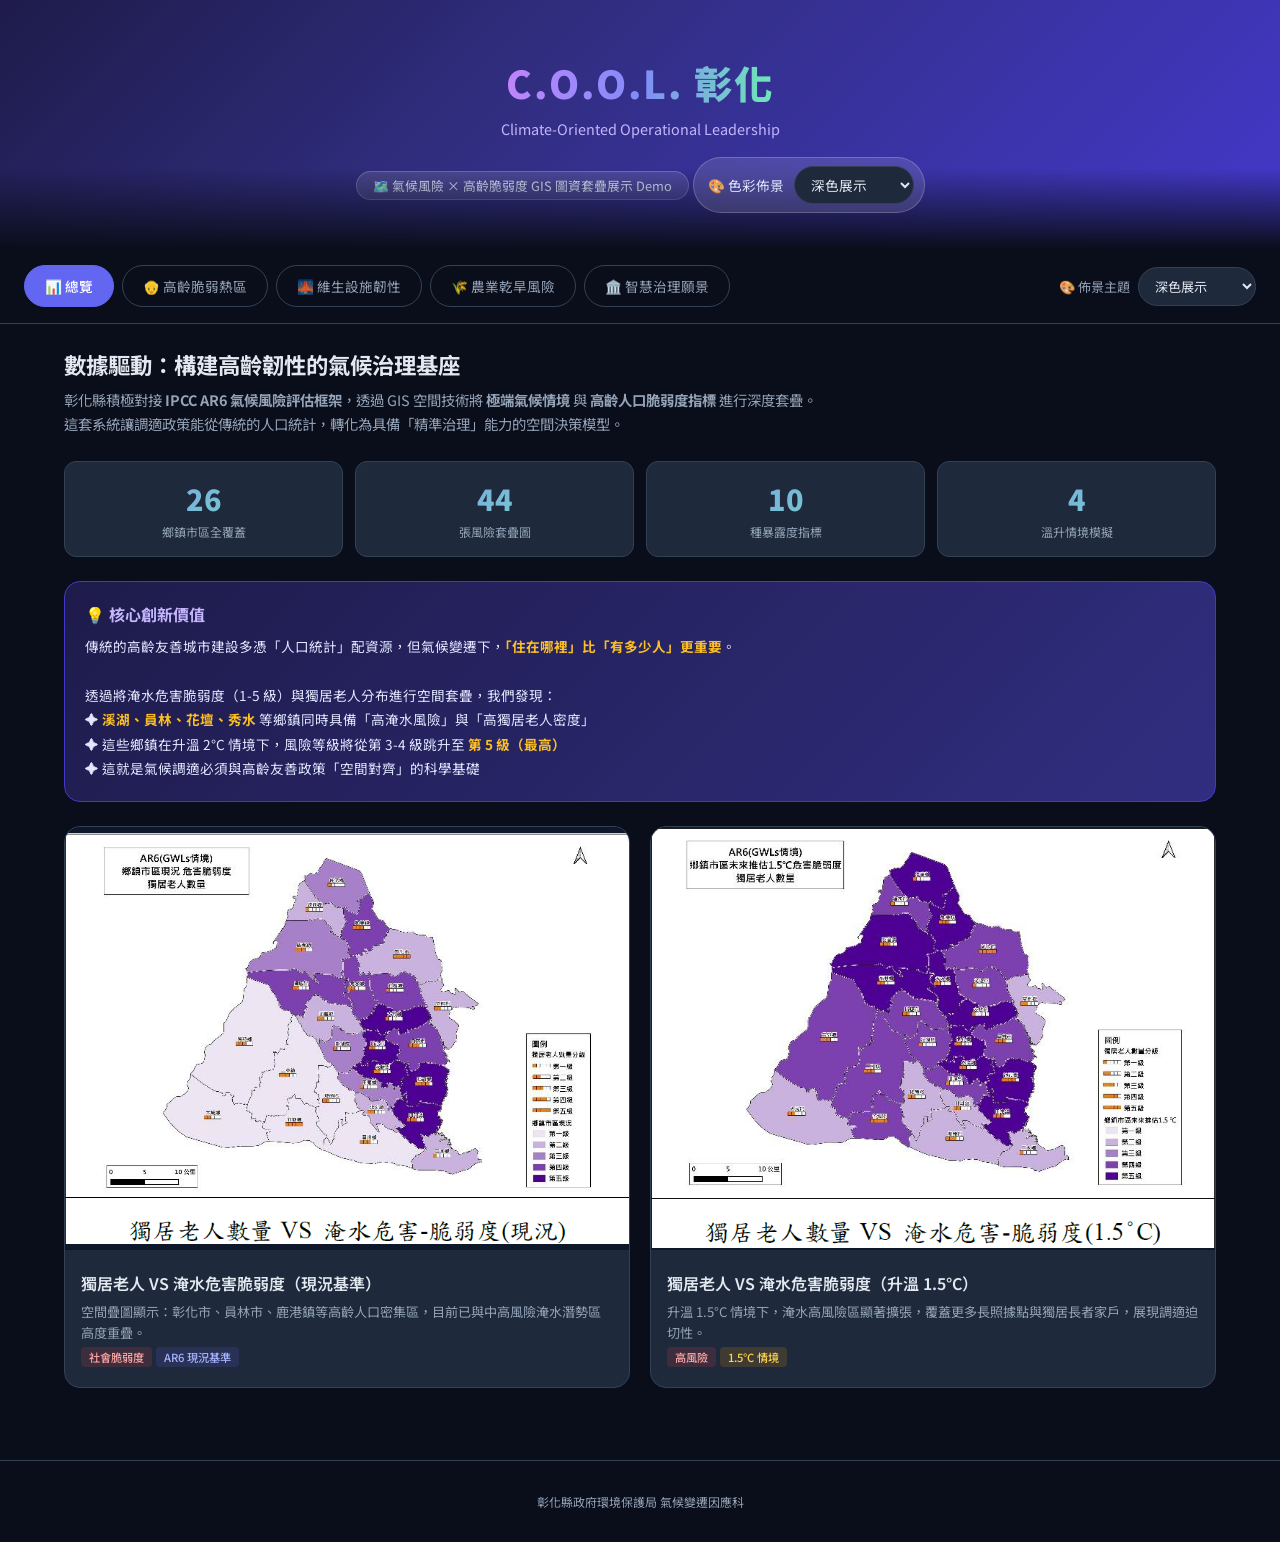
==== commit 44775485: "Update index.html" ====
--- a/index.html
+++ b/index.html
@@ -334,7 +334,7 @@
       <div class="card-body" style="text-align: center; padding: 32px;">
         <h3 style="color:var(--accent2); font-size: 1.2rem;">🌟 未來展望：數據驅動的高齡韌性城市</h3>
         <p style="max-width: 800px; margin: 12px auto; font-size: 0.9rem;">
-          後續將持續導入即時氣象與感測數據，將靜態圖資升級為動態「氣候韌性治理儀表板」。<br>
+          <br>
           我們目標將「空間正義」落實在氣候調適政策中，確保每一位彰化長者在變遷的氣候下，都能獲得最堅實的守護。
         </p>
       </div>
@@ -348,7 +348,7 @@
 </div>
 
 <footer>
-  <p>彰化縣政府環境保護局 氣候變遷因應科｜114 年度氣候變遷調適暨綜合管理計畫｜Powered by Antigravity</p>
+  <p>彰化縣政府環境保護局 氣候變遷因應科 </p>
 </footer>
 
 <script>
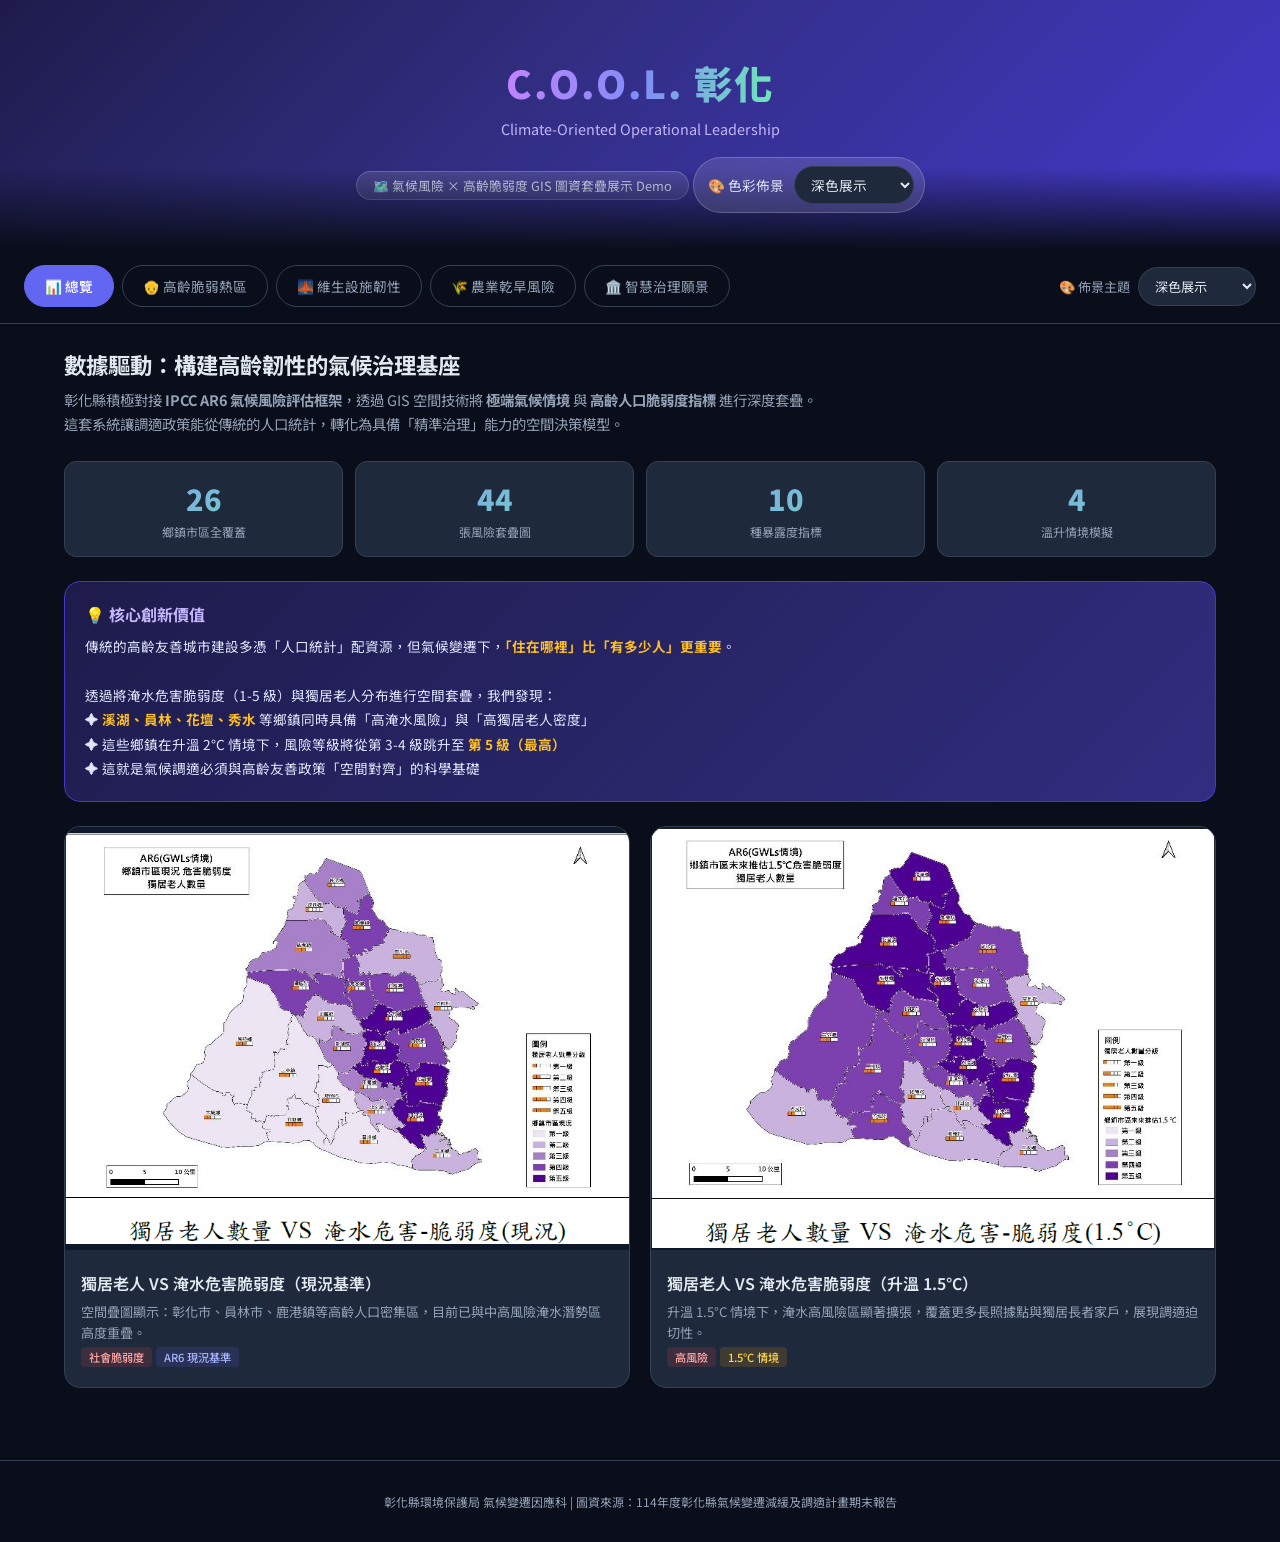
==== commit 07ca4e33: "Update index.html" ====
--- a/index.html
+++ b/index.html
@@ -106,6 +106,31 @@
 .insight p{font-size:.85rem;line-height:1.8;color:var(--insight-text)}
 .insight .highlight{color:#fbbf24;font-weight:700}
 
+
+/* Future vision panel */
+.future-vision{position:relative;grid-column:1/-1;overflow:hidden;border:1px solid rgba(129,140,248,.32);background:linear-gradient(135deg,rgba(30,27,75,.96),rgba(30,41,59,.96));box-shadow:0 18px 48px rgba(15,23,42,.28)}
+.future-vision::before{content:'';position:absolute;inset:-40% auto auto -12%;width:320px;height:320px;border-radius:50%;background:radial-gradient(circle,rgba(129,140,248,.45),transparent 68%);filter:blur(8px);opacity:.75}
+.future-vision::after{content:'';position:absolute;right:-120px;bottom:-160px;width:360px;height:360px;border-radius:50%;background:radial-gradient(circle,rgba(45,212,191,.28),transparent 68%);filter:blur(10px)}
+.future-vision .card-body{position:relative;z-index:1;padding:30px}
+.future-eyebrow{display:inline-flex;align-items:center;gap:8px;margin-bottom:10px;padding:5px 12px;border:1px solid rgba(196,181,253,.28);border-radius:999px;background:rgba(255,255,255,.08);color:#c4b5fd;font-size:.76rem;font-weight:700;letter-spacing:.04em}
+.future-title{margin-bottom:8px!important;color:#fff!important;font-size:clamp(1.2rem,2.4vw,1.6rem)!important;letter-spacing:.02em}
+.future-lead{max-width:880px!important;margin:0 0 22px!important;color:#dbeafe!important;font-size:.95rem!important;line-height:1.85!important}
+.future-roadmap{display:grid;grid-template-columns:repeat(3,minmax(0,1fr));gap:14px;margin:22px 0}
+.future-step{padding:18px;border:1px solid rgba(148,163,184,.24);border-radius:14px;background:rgba(15,23,42,.45);backdrop-filter:blur(10px)}
+.future-step .icon{display:grid;place-items:center;width:38px;height:38px;margin-bottom:12px;border-radius:12px;background:linear-gradient(135deg,rgba(99,102,241,.95),rgba(37,99,235,.9));box-shadow:0 10px 22px rgba(79,70,229,.28);font-size:1.15rem}
+.future-step h4{margin-bottom:6px;color:#f8fafc;font-size:.95rem}
+.future-step p{color:#cbd5e1!important;font-size:.8rem!important;line-height:1.65!important}
+.future-commitment{display:flex;align-items:center;justify-content:space-between;gap:18px;margin-top:20px;padding:16px 18px;border-radius:14px;background:linear-gradient(90deg,rgba(99,102,241,.24),rgba(37,99,235,.18));border:1px solid rgba(129,140,248,.26)}
+.future-commitment strong{display:block;margin-bottom:4px;color:#fff;font-size:.95rem}
+.future-commitment span{color:#cbd5e1;font-size:.82rem;line-height:1.6}
+.future-metric{min-width:150px;text-align:center;padding:10px 14px;border-radius:12px;background:rgba(255,255,255,.1);color:#fff;font-weight:800}
+.future-metric small{display:block;margin-top:2px;color:#bfdbfe;font-size:.72rem;font-weight:500}
+:root[data-color-theme="light"] .future-vision{border-color:#bfdbfe;background:linear-gradient(135deg,#312e81,#1d4ed8);box-shadow:0 18px 45px rgba(37,99,235,.18)}
+:root[data-color-theme="print"] .future-vision{background:#fff!important;border-color:var(--border);box-shadow:none;color:#111827}
+:root[data-color-theme="print"] .future-eyebrow,:root[data-color-theme="print"] .future-title,:root[data-color-theme="print"] .future-lead,:root[data-color-theme="print"] .future-step h4,:root[data-color-theme="print"] .future-step p,:root[data-color-theme="print"] .future-commitment strong,:root[data-color-theme="print"] .future-commitment span,:root[data-color-theme="print"] .future-metric,:root[data-color-theme="print"] .future-metric small{color:#111827!important}
+:root[data-color-theme="print"] .future-step,:root[data-color-theme="print"] .future-commitment,:root[data-color-theme="print"] .future-metric,:root[data-color-theme="print"] .future-eyebrow{background:#fff;border-color:var(--border);box-shadow:none}
+@media (max-width:820px){.future-roadmap{grid-template-columns:1fr}.future-commitment{align-items:flex-start;flex-direction:column}.future-metric{width:100%}}
+
 /* Stats */
 .stats{display:grid;grid-template-columns:repeat(auto-fit,minmax(150px,1fr));gap:12px;margin-bottom:24px}
 .stat{background:var(--card);border-radius:12px;padding:16px;text-align:center;border:1px solid var(--border)}
@@ -135,6 +160,11 @@
 @media print{
   :root{color-scheme:light;--bg:#fff;--surface:#fff;--card:#fff;--text:#111827;--muted:#374151;--border:#d1d5db;--image-bg:#fff;--accent:#1d4ed8;--accent2:#0f766e;--hero-bg:#fff;--hero-sub:#374151;--hero-badge-bg:#fff;--hero-badge-border:#d1d5db;--hero-badge-text:#111827;--insight-bg:#fff;--insight-border:#d1d5db;--insight-heading:#111827;--insight-text:#111827;--shadow-accent:rgba(0,0,0,0)}
   .tabs,.theme-picker,.hero-theme-picker,.lightbox{display:none!important}.hero{padding:24px 16px}.hero::after{display:none}.section{display:block!important;page-break-inside:auto}.card,.insight,.stat{break-inside:avoid;box-shadow:none!important}.card:hover{transform:none}body{background:#fff!important;color:#111827!important}
+  .future-vision{background:#fff!important;border-color:#d1d5db!important;box-shadow:none!important;color:#111827!important}
+  .future-vision::before,.future-vision::after{display:none!important}
+  .future-eyebrow,.future-step,.future-commitment,.future-metric{background:#fff!important;border-color:#d1d5db!important;box-shadow:none!important}
+  .future-title,.future-lead,.future-step h4,.future-step p,.future-commitment strong,.future-commitment span,.future-metric,.future-metric small{color:#111827!important}
+  .future-step .icon{background:#fff!important;border:1px solid #d1d5db;box-shadow:none!important}
 }
 </style>
 </head>
@@ -316,9 +346,9 @@
   <div class="insight">
     <h3>🚀 治理模式轉型：從「經驗法則」到「數據驅動」</h3>
     <p>
-    本計畫不僅是數位地圖的建置，更是行政流程革新的嘗試。透過風險圖資的視覺化，我們推以下三大治理目標：<br><br>
+    本計畫不僅是數位地圖的建置，更是行政流程革新的嘗試。透過風險圖資的視覺化，我們推動以下三大治理目標：<br><br>
     <strong>1. 精準資源投放</strong>：根據風險套疊結果，優先針對高風險熱區進行避災設施升級與長照據點補強，將資源精準配置於最脆弱的角落。<br><br>
-    <strong>2. 科學預警決策</strong>：在極端氣候情境下，相局處可依據 <span class="highlight">1.5°C/2°C/4°C 溫升模擬圖</span>，預先規劃高風險案場的撤離路徑、緊急物資儲備量，建立具備時間與空間維度的預警機制。<br><br>
+    <strong>2. 科學預警決策</strong>：在極端氣候情境下，相關局處可依據 <span class="highlight">1.5°C/2°C/4°C 溫升模擬圖</span>，預先規劃高風險案場的撤離路徑、緊急物資儲備量，建立具備時間與空間維度的預警機制。<br><br>
     <strong>3. 跨局處協同治理</strong>：提供各局處統一的空間數據基座，確保維生設施韌性與社會照顧體系能「空間對齊」。例如：在加強橋梁與地下道韌性的同時，同步優化鄰近高齡人口區的疏散效率。
     </p>
   </div>
@@ -330,13 +360,39 @@
   </div>
 
   <div class="card-grid">
-    <div class="card" style="grid-column: 1 / -1; background: linear-gradient(90deg, #1e1b4b, #1e293b);">
-      <div class="card-body" style="text-align: center; padding: 32px;">
-        <h3 style="color:var(--accent2); font-size: 1.2rem;">🌟 未來展望：數據驅動的高齡韌性城市</h3>
-        <p style="max-width: 800px; margin: 12px auto; font-size: 0.9rem;">
-          <br>
-          我們目標將「空間正義」落實在氣候調適政策中，確保每一位彰化長者在變遷的氣候下，都能獲得最堅實的守護。
+    <div class="card future-vision">
+      <div class="card-body">
+        <div class="future-eyebrow">🌟 NEXT STEP</div>
+        <h3 class="future-title">未來展望：數據驅動的高齡韌性城市</h3>
+        <p class="future-lead">
+          以 88 處日照中心與鄉鎮風險圖資為起點，將「空間正義」落實到氣候調適政策中，讓預警、資源與照護能在災前完成部署。
         </p>
+
+        <div class="future-roadmap" aria-label="未來展望推動路徑">
+          <div class="future-step">
+            <div class="icon">🧭</div>
+            <h4>風險熱區常態監測</h4>
+            <p>整合淹水、熱危害與高齡脆弱度，建立可定期更新的調適優先序。</p>
+          </div>
+          <div class="future-step">
+            <div class="icon">🤝</div>
+            <h4>跨局處協作劇本</h4>
+            <p>把社福、工務、消防與環保資料對齊，形成撤離、補給與設施韌性的共同作業圖。</p>
+          </div>
+          <div class="future-step">
+            <div class="icon">🛡️</div>
+            <h4>長者守護服務升級</h4>
+            <p>優先補強高風險照護據點，協助每一位彰化長者在氣候變遷下獲得穩定守護。</p>
+          </div>
+        </div>
+
+        <div class="future-commitment">
+          <div>
+            <strong>從展示到決策，讓圖資真正進入治理流程。</strong>
+            <span>下一步將以互動決策輔助系統支援情境演練、資源盤點與調適成效追蹤。</span>
+          </div>
+          <div class="future-metric">88 處<small>日照中心風險套疊</small></div>
+        </div>
       </div>
     </div>
   </div>
@@ -348,7 +404,7 @@
 </div>
 
 <footer>
-  <p>彰化縣政府環境保護局 氣候變遷因應科 </p>
+  <p>彰化縣環境保護局 氣候變遷因應科 | 圖資來源：114年度彰化縣氣候變遷減緩及調適計畫期末報告 </p>
 </footer>
 
 <script>
